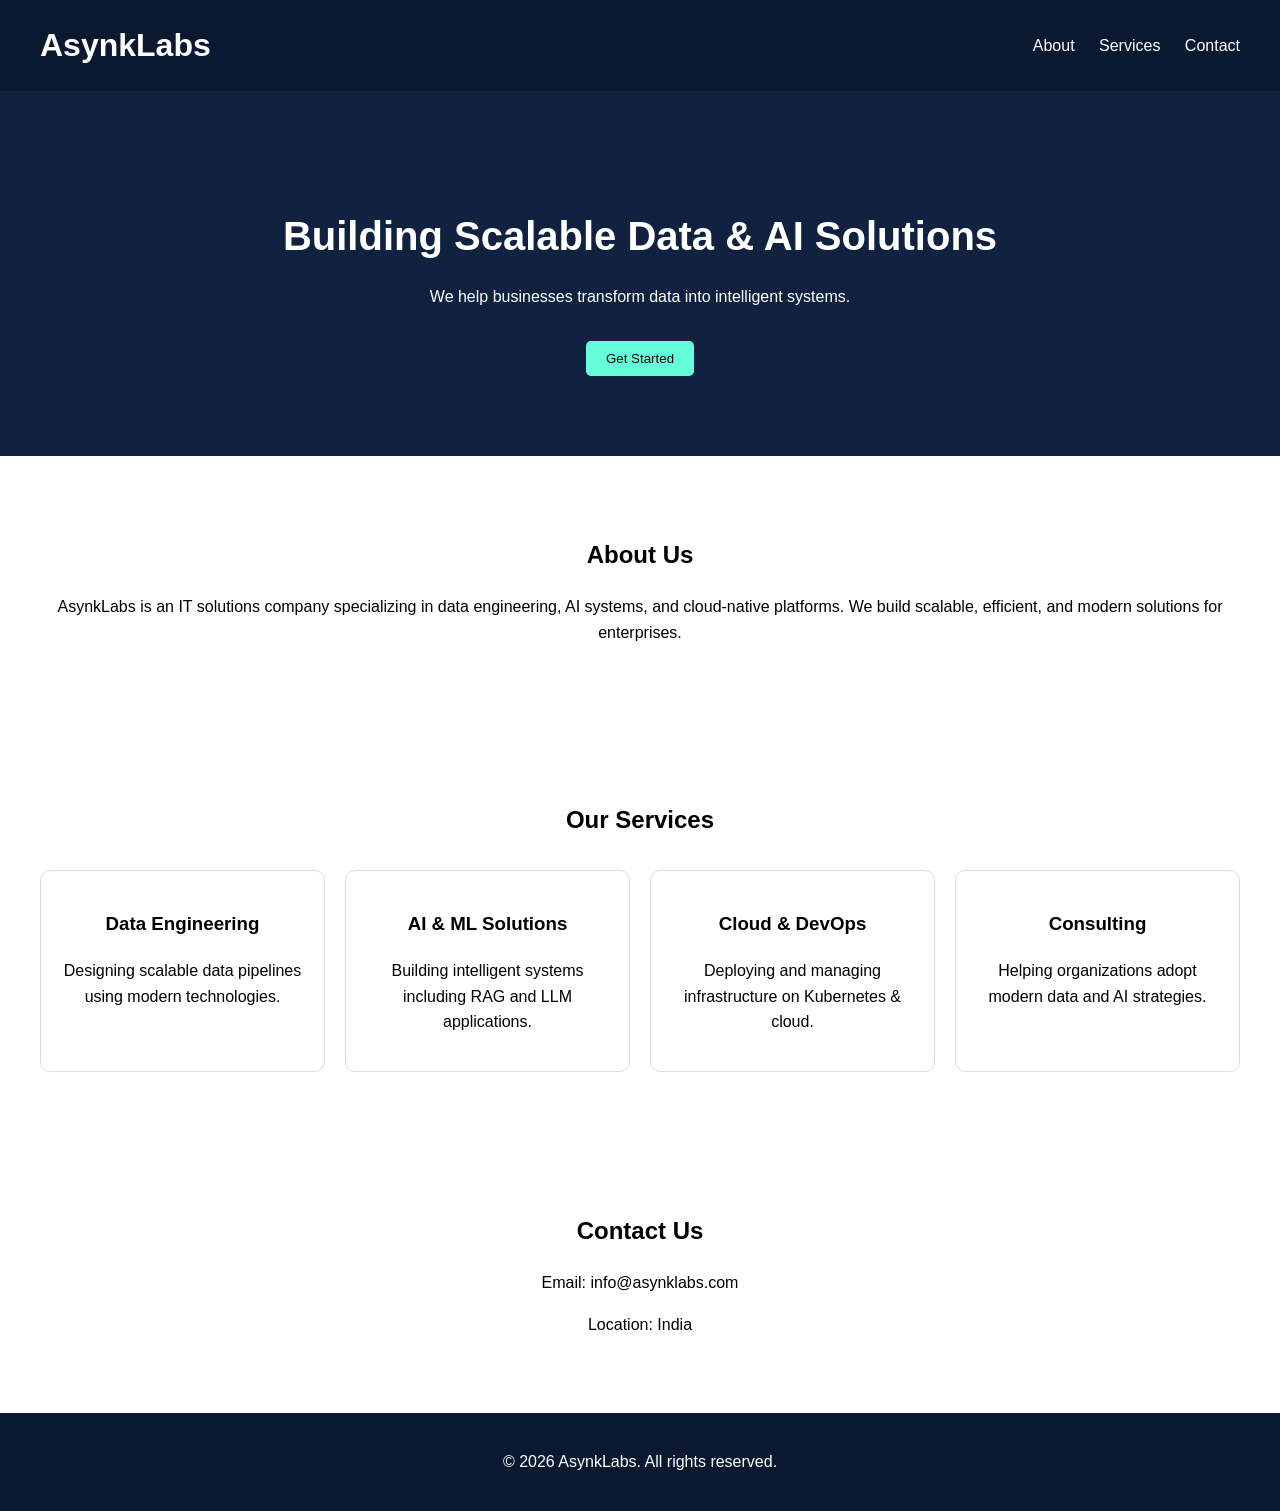
==== website/index.html @ 46ca945b "Create index.html" ====
<!DOCTYPE html>
<html lang="en">
<head>
  <meta charset="UTF-8">
  <title>AsynkLabs | IT Solutions</title>
  <meta name="viewport" content="width=device-width, initial-scale=1.0">

  <style>
    body {
      margin: 0;
      font-family: Arial, sans-serif;
      line-height: 1.6;
    }

    header {
      background: #0a192f;
      color: #fff;
      padding: 20px 40px;
      display: flex;
      justify-content: space-between;
      align-items: center;
    }

    header h1 {
      margin: 0;
    }

    nav a {
      color: #fff;
      margin-left: 20px;
      text-decoration: none;
    }

    .hero {
      background: #112240;
      color: white;
      padding: 80px 40px;
      text-align: center;
    }

    .hero h2 {
      font-size: 40px;
      margin-bottom: 10px;
    }

    .section {
      padding: 60px 40px;
      text-align: center;
    }

    .services {
      display: grid;
      grid-template-columns: repeat(auto-fit, minmax(250px, 1fr));
      gap: 20px;
      margin-top: 30px;
    }

    .card {
      padding: 20px;
      border: 1px solid #ddd;
      border-radius: 10px;
    }

    footer {
      background: #0a192f;
      color: white;
      text-align: center;
      padding: 20px;
    }

    .btn {
      background: #64ffda;
      color: #000;
      padding: 10px 20px;
      border: none;
      border-radius: 5px;
      cursor: pointer;
      margin-top: 15px;
    }
  </style>
</head>

<body>

<header>
  <h1>AsynkLabs</h1>
  <nav>
    <a href="#about">About</a>
    <a href="#services">Services</a>
    <a href="#contact">Contact</a>
  </nav>
</header>

<section class="hero">
  <h2>Building Scalable Data & AI Solutions</h2>
  <p>We help businesses transform data into intelligent systems.</p>
  <button class="btn">Get Started</button>
</section>

<section id="about" class="section">
  <h2>About Us</h2>
  <p>
    AsynkLabs is an IT solutions company specializing in data engineering,
    AI systems, and cloud-native platforms. We build scalable, efficient,
    and modern solutions for enterprises.
  </p>
</section>

<section id="services" class="section">
  <h2>Our Services</h2>

  <div class="services">
    <div class="card">
      <h3>Data Engineering</h3>
      <p>Designing scalable data pipelines using modern technologies.</p>
    </div>

    <div class="card">
      <h3>AI & ML Solutions</h3>
      <p>Building intelligent systems including RAG and LLM applications.</p>
    </div>

    <div class="card">
      <h3>Cloud & DevOps</h3>
      <p>Deploying and managing infrastructure on Kubernetes & cloud.</p>
    </div>

    <div class="card">
      <h3>Consulting</h3>
      <p>Helping organizations adopt modern data and AI strategies.</p>
    </div>
  </div>
</section>

<section id="contact" class="section">
  <h2>Contact Us</h2>
  <p>Email: info@asynklabs.com</p>
  <p>Location: India</p>
</section>

<footer>
  <p>© 2026 AsynkLabs. All rights reserved.</p>
</footer>

</body>
</html>
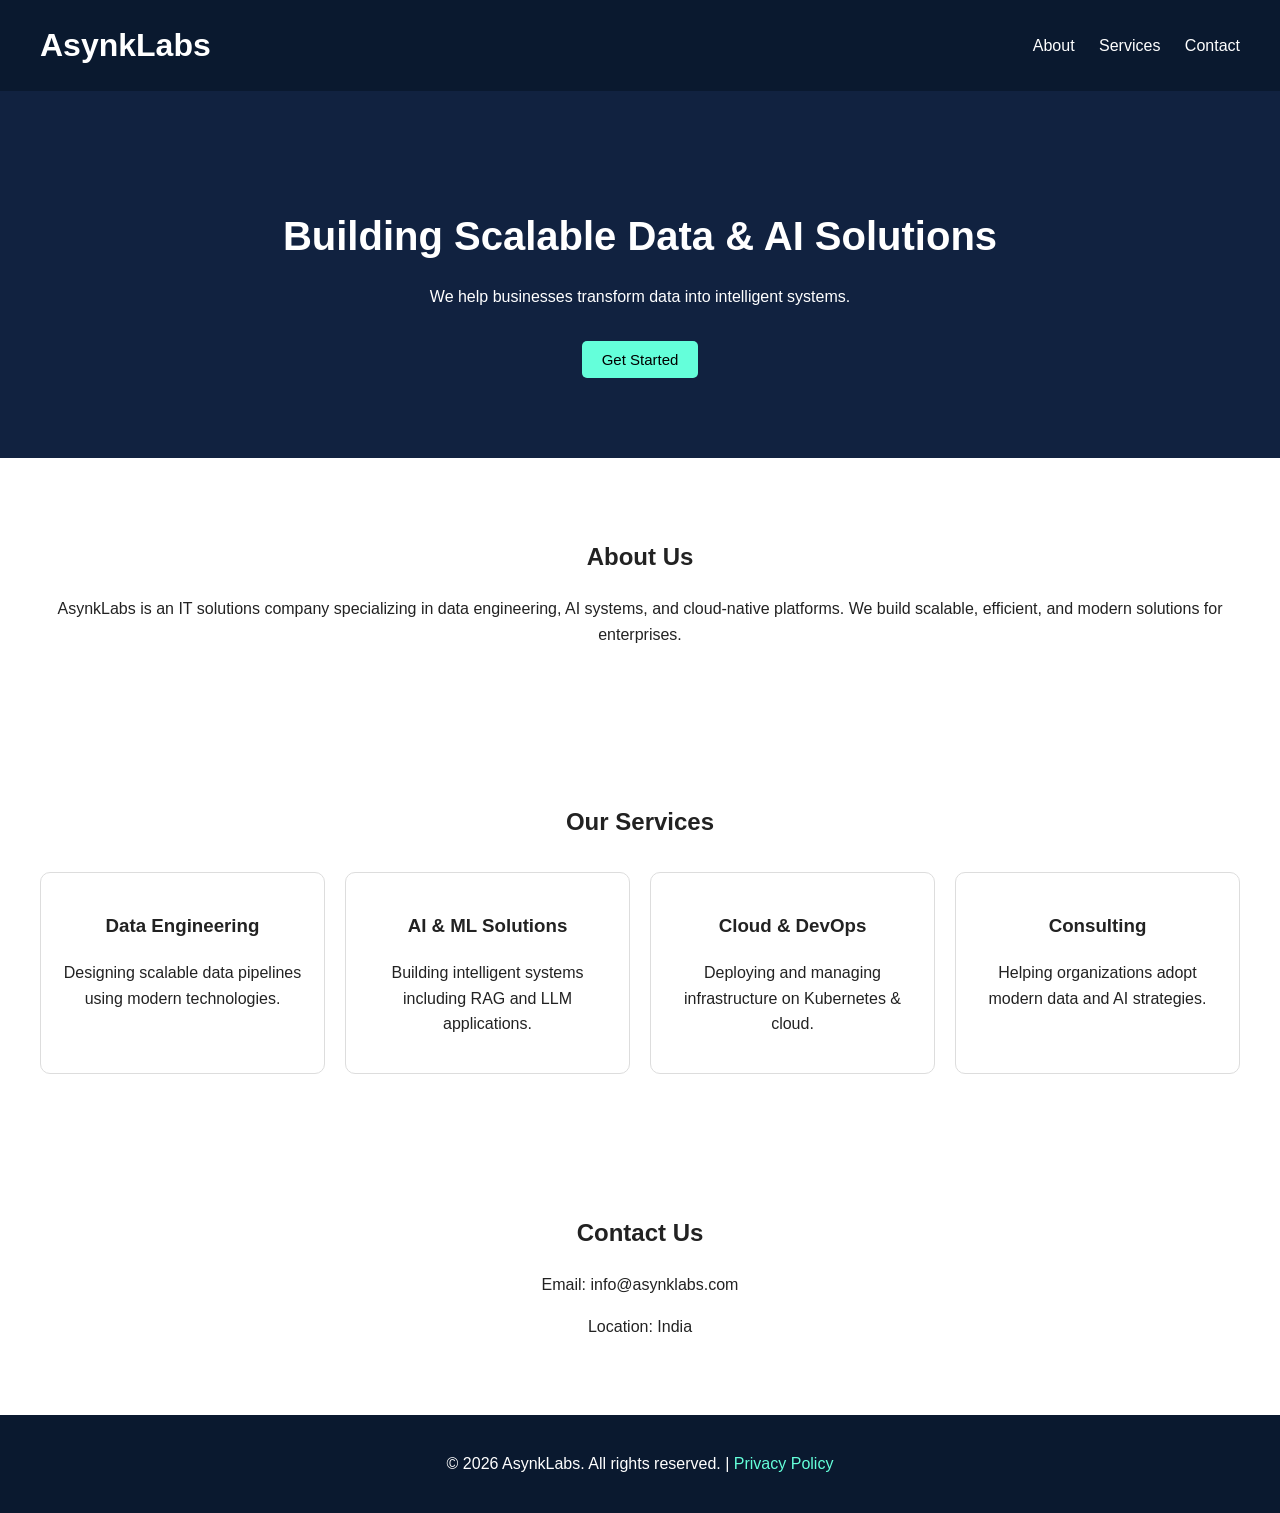
==== commit 5ed9a12c: "privacy page added" ====
--- a/website/index.html
+++ b/website/index.html
@@ -5,79 +5,7 @@
   <title>AsynkLabs | IT Solutions</title>
   <meta name="viewport" content="width=device-width, initial-scale=1.0">
 
-  <style>
-    body {
-      margin: 0;
-      font-family: Arial, sans-serif;
-      line-height: 1.6;
-    }
-
-    header {
-      background: #0a192f;
-      color: #fff;
-      padding: 20px 40px;
-      display: flex;
-      justify-content: space-between;
-      align-items: center;
-    }
-
-    header h1 {
-      margin: 0;
-    }
-
-    nav a {
-      color: #fff;
-      margin-left: 20px;
-      text-decoration: none;
-    }
-
-    .hero {
-      background: #112240;
-      color: white;
-      padding: 80px 40px;
-      text-align: center;
-    }
-
-    .hero h2 {
-      font-size: 40px;
-      margin-bottom: 10px;
-    }
-
-    .section {
-      padding: 60px 40px;
-      text-align: center;
-    }
-
-    .services {
-      display: grid;
-      grid-template-columns: repeat(auto-fit, minmax(250px, 1fr));
-      gap: 20px;
-      margin-top: 30px;
-    }
-
-    .card {
-      padding: 20px;
-      border: 1px solid #ddd;
-      border-radius: 10px;
-    }
-
-    footer {
-      background: #0a192f;
-      color: white;
-      text-align: center;
-      padding: 20px;
-    }
-
-    .btn {
-      background: #64ffda;
-      color: #000;
-      padding: 10px 20px;
-      border: none;
-      border-radius: 5px;
-      cursor: pointer;
-      margin-top: 15px;
-    }
-  </style>
+  <link rel="stylesheet" href="css/style.css">
 </head>
 
 <body>
@@ -139,7 +67,10 @@
 </section>
 
 <footer>
-  <p>© 2026 AsynkLabs. All rights reserved.</p>
+  <p>
+    © 2026 AsynkLabs. All rights reserved. |
+    <a href="privacy/">Privacy Policy</a>
+  </p>
 </footer>
 
 </body>
--- a/website/css/style.css
+++ b/website/css/style.css
@@ -0,0 +1,160 @@
+/* AsynkLabs — Shared Stylesheet */
+
+* {
+  box-sizing: border-box;
+}
+
+body {
+  margin: 0;
+  font-family: Arial, sans-serif;
+  line-height: 1.6;
+  color: #222;
+}
+
+/* ── Header ── */
+header {
+  background: #0a192f;
+  color: #fff;
+  padding: 20px 40px;
+  display: flex;
+  justify-content: space-between;
+  align-items: center;
+}
+
+header h1 {
+  margin: 0;
+}
+
+nav a {
+  color: #fff;
+  margin-left: 20px;
+  text-decoration: none;
+}
+
+nav a:hover {
+  color: #64ffda;
+}
+
+/* ── Hero ── */
+.hero {
+  background: #112240;
+  color: white;
+  padding: 80px 40px;
+  text-align: center;
+}
+
+.hero h2 {
+  font-size: 40px;
+  margin-bottom: 10px;
+}
+
+/* ── Generic section ── */
+.section {
+  padding: 60px 40px;
+  text-align: center;
+}
+
+/* ── Service cards ── */
+.services {
+  display: grid;
+  grid-template-columns: repeat(auto-fit, minmax(250px, 1fr));
+  gap: 20px;
+  margin-top: 30px;
+}
+
+.card {
+  padding: 20px;
+  border: 1px solid #ddd;
+  border-radius: 10px;
+}
+
+/* ── Button ── */
+.btn {
+  background: #64ffda;
+  color: #000;
+  padding: 10px 20px;
+  border: none;
+  border-radius: 5px;
+  cursor: pointer;
+  margin-top: 15px;
+  font-size: 15px;
+}
+
+.btn:hover {
+  background: #52d4b8;
+}
+
+/* ── Footer ── */
+footer {
+  background: #0a192f;
+  color: white;
+  text-align: center;
+  padding: 20px;
+}
+
+footer a {
+  color: #64ffda;
+  text-decoration: none;
+}
+
+footer a:hover {
+  text-decoration: underline;
+}
+
+/* ── Privacy Policy page ── */
+.policy-hero {
+  background: #112240;
+  color: #fff;
+  padding: 60px 40px;
+  text-align: center;
+}
+
+.policy-hero h2 {
+  font-size: 36px;
+  margin-bottom: 8px;
+}
+
+.policy-hero p {
+  color: #a8b2d8;
+  margin: 0;
+}
+
+.policy-content {
+  max-width: 860px;
+  margin: 0 auto;
+  padding: 60px 40px;
+}
+
+.policy-content h3 {
+  color: #0a192f;
+  margin-top: 40px;
+  margin-bottom: 8px;
+  font-size: 20px;
+  border-left: 4px solid #64ffda;
+  padding-left: 12px;
+}
+
+.policy-content p,
+.policy-content ul {
+  color: #444;
+  margin-bottom: 16px;
+}
+
+.policy-content ul {
+  padding-left: 24px;
+}
+
+.policy-content ul li {
+  margin-bottom: 6px;
+}
+
+.policy-content .last-updated {
+  display: inline-block;
+  background: #e8fdf8;
+  color: #0a8a6a;
+  border: 1px solid #64ffda;
+  border-radius: 4px;
+  padding: 4px 12px;
+  font-size: 13px;
+  margin-bottom: 32px;
+}
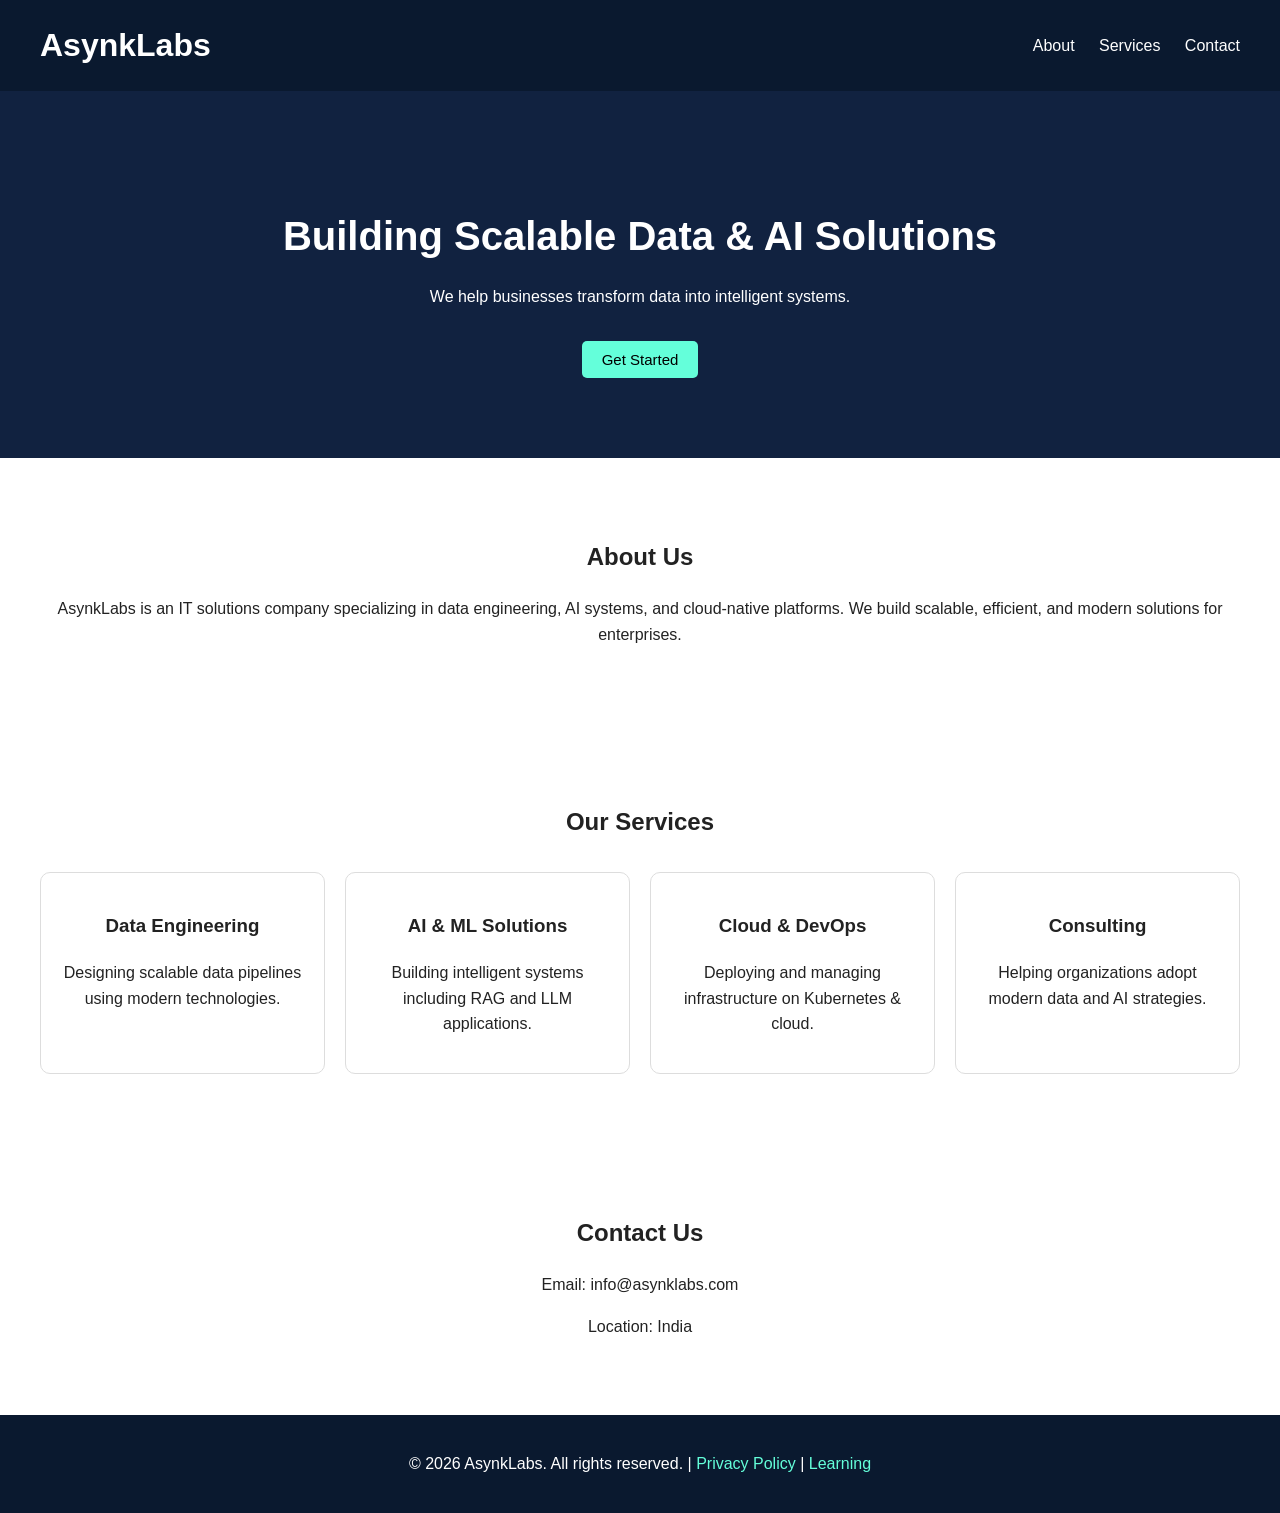
==== commit d740e638: "added link to learning site" ====
--- a/website/index.html
+++ b/website/index.html
@@ -69,7 +69,8 @@
 <footer>
   <p>
     © 2026 AsynkLabs. All rights reserved. |
-    <a href="privacy/">Privacy Policy</a>
+    <a href="privacy/">Privacy Policy</a> |
+    <a href="https://learning.asynklabs.com/" target="_blank" rel="noopener noreferrer">Learning</a>
   </p>
 </footer>
 
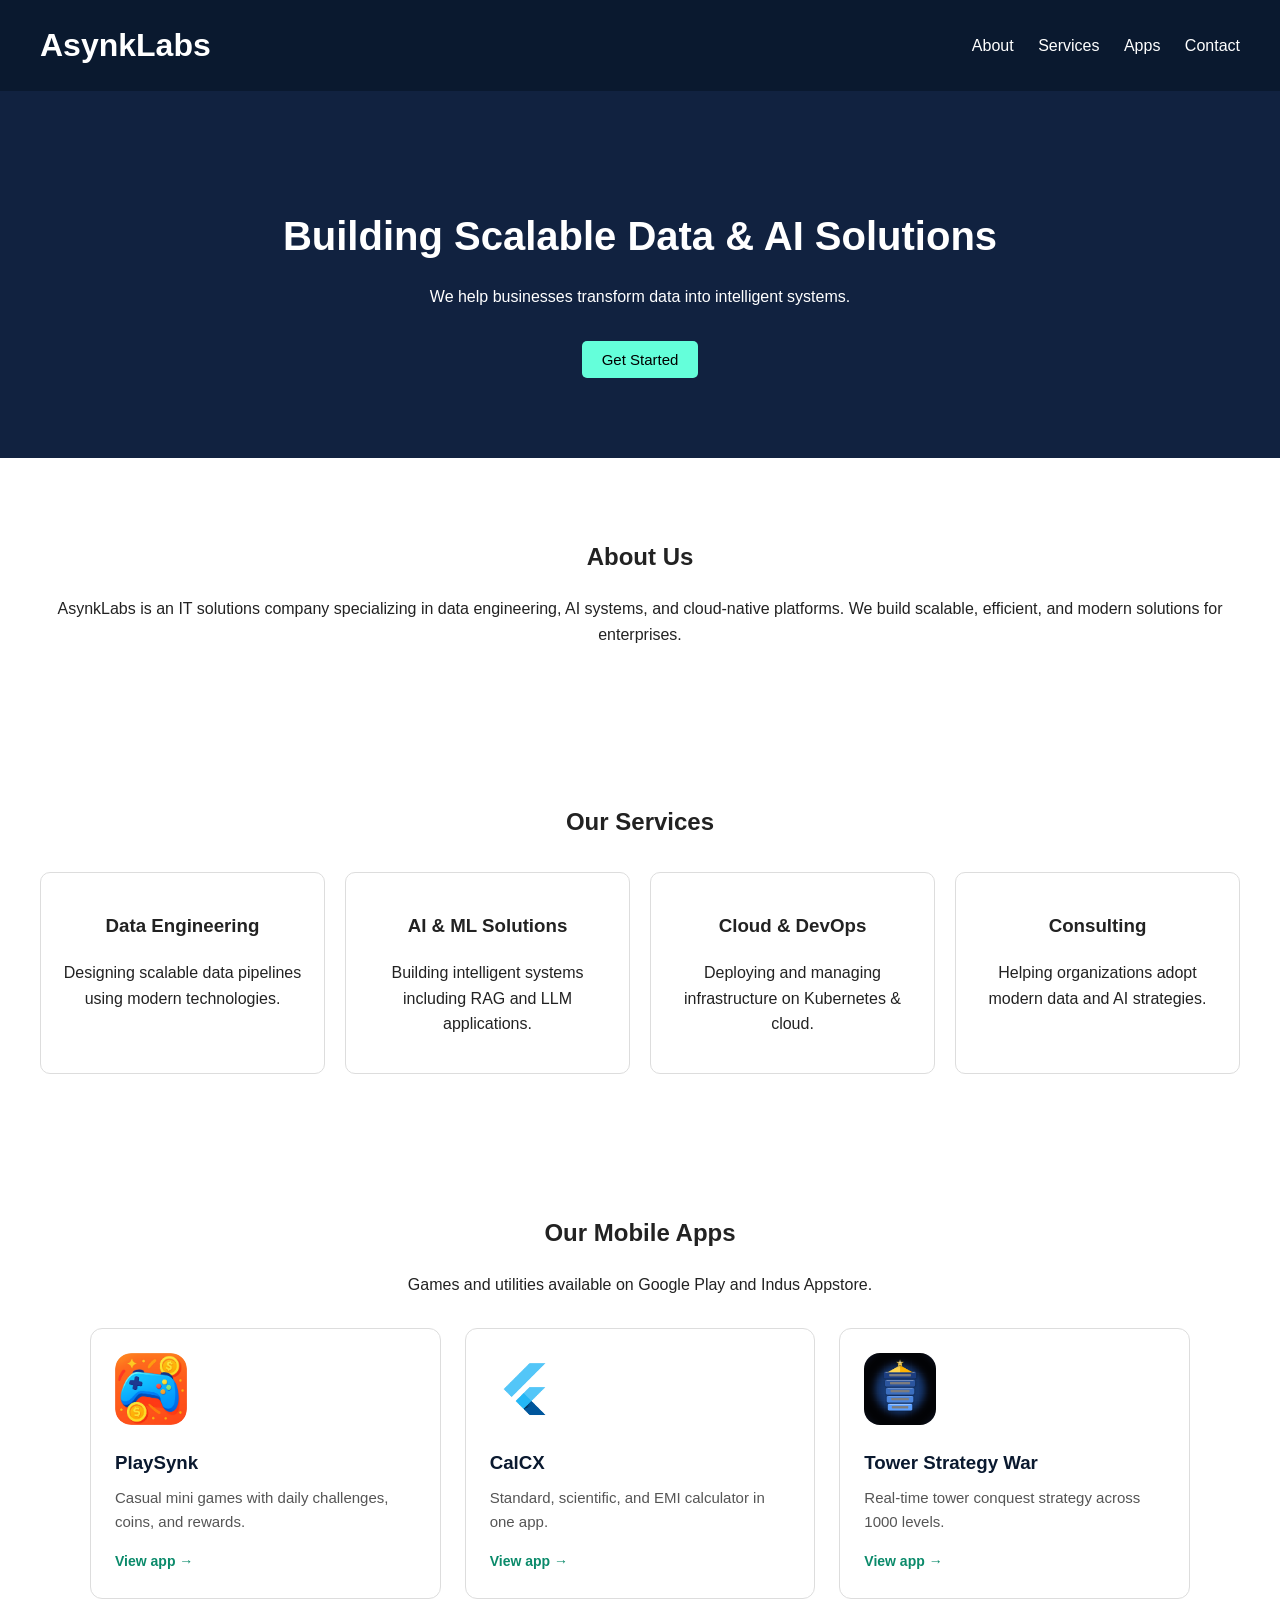
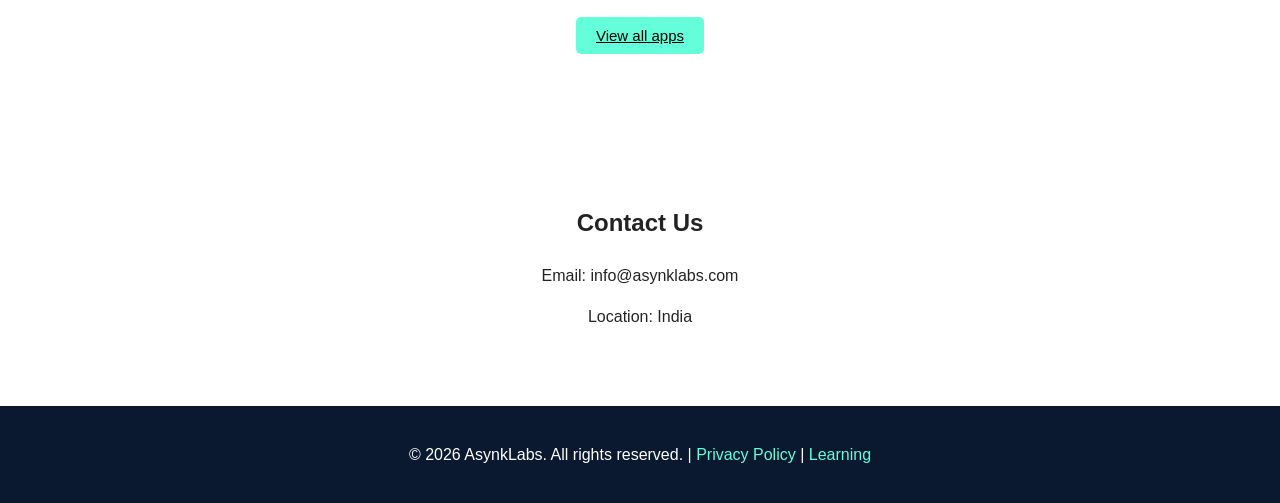
==== commit 814a79ee: "apps pages" ====
--- a/website/index.html
+++ b/website/index.html
@@ -15,6 +15,7 @@
   <nav>
     <a href="#about">About</a>
     <a href="#services">Services</a>
+    <a href="apps/">Apps</a>
     <a href="#contact">Contact</a>
   </nav>
 </header>
@@ -60,6 +61,44 @@
   </div>
 </section>
 
+<section id="apps" class="section">
+  <h2>Our Mobile Apps</h2>
+  <p>Games and utilities available on Google Play and Indus Appstore.</p>
+
+  <div class="apps-grid">
+    <div class="app-card">
+      <a href="apps/playsynk/">
+        <img class="app-card-icon" src="images/playsynk/icon.png" alt="PlaySynk">
+        <h3>PlaySynk</h3>
+        <p>Casual mini games with daily challenges, coins, and rewards.</p>
+        <span class="app-card-link">View app →</span>
+      </a>
+    </div>
+
+    <div class="app-card">
+      <a href="apps/calculator/">
+        <img class="app-card-icon" src="images/calculator/icon.png" alt="CalCX">
+        <h3>CalCX</h3>
+        <p>Standard, scientific, and EMI calculator in one app.</p>
+        <span class="app-card-link">View app →</span>
+      </a>
+    </div>
+
+    <div class="app-card">
+      <a href="apps/tower-conquests/">
+        <img class="app-card-icon" src="images/tower-conquests/icon.png" alt="Tower Strategy War">
+        <h3>Tower Strategy War</h3>
+        <p>Real-time tower conquest strategy across 1000 levels.</p>
+        <span class="app-card-link">View app →</span>
+      </a>
+    </div>
+  </div>
+
+  <p style="margin-top: 24px;">
+    <a href="apps/" class="btn">View all apps</a>
+  </p>
+</section>
+
 <section id="contact" class="section">
   <h2>Contact Us</h2>
   <p>Email: info@asynklabs.com</p>
--- a/website/css/style.css
+++ b/website/css/style.css
@@ -158,3 +158,187 @@
   font-size: 13px;
   margin-bottom: 32px;
 }
+
+/* ── Apps section (home) ── */
+.apps-grid {
+  display: grid;
+  grid-template-columns: repeat(auto-fit, minmax(280px, 1fr));
+  gap: 24px;
+  margin-top: 30px;
+  max-width: 1100px;
+  margin-left: auto;
+  margin-right: auto;
+}
+
+.app-card {
+  border: 1px solid #ddd;
+  border-radius: 12px;
+  padding: 24px;
+  text-align: left;
+  transition: box-shadow 0.2s, transform 0.2s;
+  background: #fff;
+}
+
+.app-card:hover {
+  box-shadow: 0 8px 24px rgba(10, 25, 47, 0.12);
+  transform: translateY(-2px);
+}
+
+.app-card a {
+  text-decoration: none;
+  color: inherit;
+}
+
+.app-card-icon {
+  width: 72px;
+  height: 72px;
+  border-radius: 16px;
+  object-fit: cover;
+  margin-bottom: 16px;
+}
+
+.app-card h3 {
+  margin: 0 0 8px;
+  color: #0a192f;
+}
+
+.app-card p {
+  margin: 0;
+  color: #555;
+  font-size: 15px;
+}
+
+.app-card-link {
+  display: inline-block;
+  margin-top: 16px;
+  color: #0a8a6a;
+  font-weight: bold;
+  font-size: 14px;
+}
+
+/* ── Individual app pages ── */
+.app-hero {
+  background: #112240;
+  color: #fff;
+  padding: 60px 40px;
+}
+
+.app-hero-inner {
+  max-width: 960px;
+  margin: 0 auto;
+  display: flex;
+  gap: 32px;
+  align-items: center;
+  flex-wrap: wrap;
+}
+
+.app-hero-icon {
+  width: 120px;
+  height: 120px;
+  border-radius: 24px;
+  object-fit: cover;
+  flex-shrink: 0;
+  box-shadow: 0 8px 24px rgba(0, 0, 0, 0.3);
+}
+
+.app-hero-text h2 {
+  font-size: 36px;
+  margin: 0 0 8px;
+}
+
+.app-hero-text p {
+  color: #a8b2d8;
+  margin: 0 0 20px;
+  max-width: 560px;
+}
+
+.store-links {
+  display: flex;
+  gap: 16px;
+  flex-wrap: wrap;
+  align-items: center;
+}
+
+.store-links img {
+  height: 50px;
+  width: auto;
+}
+
+.indus-badge {
+  display: inline-flex;
+  align-items: center;
+  gap: 10px;
+  background: #1a1a2e;
+  color: #fff;
+  border: 1px solid #333;
+  border-radius: 8px;
+  padding: 8px 16px;
+  text-decoration: none;
+  font-size: 12px;
+  line-height: 1.3;
+  transition: background 0.2s;
+}
+
+.indus-badge:hover {
+  background: #2a2a4e;
+}
+
+.indus-badge img {
+  height: 28px;
+  width: auto;
+}
+
+.indus-badge strong {
+  font-size: 15px;
+}
+
+.app-section {
+  max-width: 960px;
+  margin: 0 auto;
+  padding: 48px 40px;
+}
+
+.app-section h3 {
+  color: #0a192f;
+  margin: 0 0 20px;
+  font-size: 22px;
+  border-left: 4px solid #64ffda;
+  padding-left: 12px;
+}
+
+.screenshot-grid {
+  display: grid;
+  grid-template-columns: repeat(auto-fill, minmax(180px, 1fr));
+  gap: 16px;
+}
+
+.screenshot-grid img {
+  width: 100%;
+  border-radius: 12px;
+  border: 1px solid #ddd;
+  box-shadow: 0 4px 12px rgba(0, 0, 0, 0.08);
+}
+
+.app-description {
+  color: #444;
+  line-height: 1.7;
+}
+
+.app-description ul {
+  padding-left: 24px;
+}
+
+.app-description li {
+  margin-bottom: 8px;
+}
+
+@media (max-width: 600px) {
+  .app-hero-inner {
+    flex-direction: column;
+    text-align: center;
+  }
+
+  .store-links {
+    justify-content: center;
+  }
+}
